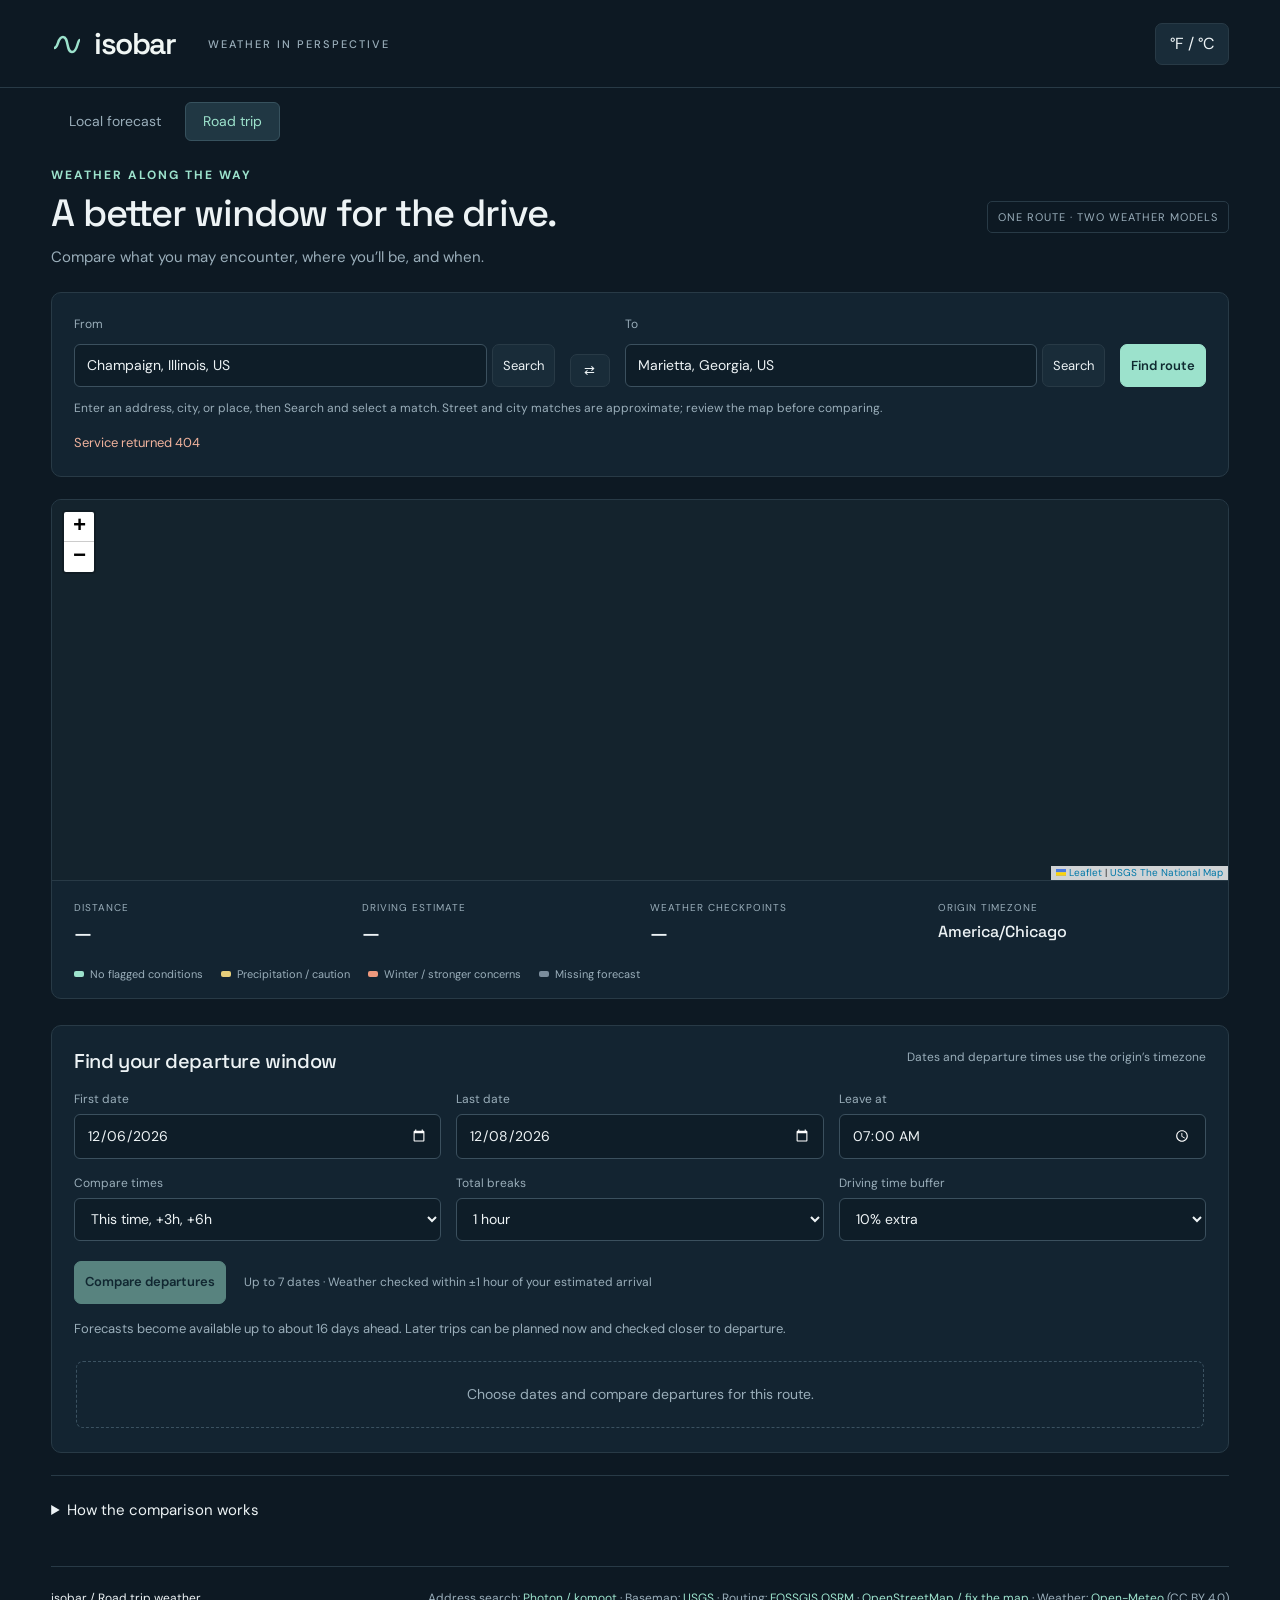
==== trip.html @ 09578bc1 "Add files via upload" ====
<!doctype html><html lang="en"><head><meta charset="utf-8"><meta name="viewport" content="width=device-width,initial-scale=1"><meta name="theme-color" content="#0d1923"><title>Isobar — Road trip weather</title><meta name="description" content="Compare departure dates and explore forecast weather along your driving route."><link rel="icon" href="./favicon.svg"><link rel="stylesheet" href="./style.css"><link rel="stylesheet" href="./vendor/leaflet.css"><link rel="stylesheet" href="./trip.css?v=2"></head><body>
<header><a class="brand" href="./"><svg width="32" height="32" viewBox="0 0 32 32" fill="none" aria-hidden="true"><path d="M3 20C8 20 6 9 12 9S15 24 21 24s5-12 8-12" stroke="currentColor" stroke-width="2.5"/></svg>isobar<span class="wordmark">WEATHER IN PERSPECTIVE</span></a><button id="tripUnits">°F / °C</button></header><nav class="view-nav" aria-label="Weather view"><a href="./">Local forecast</a><a class="active" href="./trip.html" aria-current="page">Road trip</a></nav>
<main class="trip-main"><div class="trip-heading"><div><p class="eyebrow">WEATHER ALONG THE WAY</p><h1>A better window for the drive.</h1><p class="muted">Compare what you may encounter, where you’ll be, and when.</p></div><span class="trip-tag">ONE ROUTE · TWO WEATHER MODELS</span></div>
<section class="trip-planner" aria-label="Plan a road trip"><form id="tripForm"><div class="trip-endpoints"><div class="place-field"><label for="tripOrigin">From</label><input id="tripOrigin" value="Champaign, Illinois, US" autocomplete="off" placeholder="Address, city, or place" aria-expanded="false" aria-controls="originResults"><div id="originResults" class="place-results" hidden></div></div><button type="button" id="tripReverse" aria-label="Reverse trip">⇄</button><div class="place-field"><label for="tripDestination">To</label><input id="tripDestination" value="Marietta, Georgia, US" autocomplete="off" placeholder="Address, city, or place" aria-expanded="false" aria-controls="destinationResults"><div id="destinationResults" class="place-results" hidden></div></div><button id="tripBuild" type="submit" class="primary-button">Find route</button></div></form><p class="trip-address-help">Enter an address, city, or place, then Search and select a match. Street and city matches are approximate; review the map before comparing.</p><div id="tripRouteStatus" role="status" class="trip-status">Find a route to begin. The Champaign–Marietta route is also saved as a fallback if the routing service is unavailable.</div></section>
<section class="trip-route-panel"><div id="tripMap" aria-label="Driving route and forecast checkpoints"></div><div class="route-strip"><div><span>DISTANCE</span><strong id="tripDistance">—</strong></div><div><span>DRIVING ESTIMATE</span><strong id="tripDuration">—</strong></div><div><span>WEATHER CHECKPOINTS</span><strong id="tripPoints">—</strong></div><div><span>ORIGIN TIMEZONE</span><strong id="tripZone">America/Chicago</strong></div></div><div class="map-legend"><span><i style="background:#9ce2cc"></i>No flagged conditions</span><span><i style="background:#e6ce7a"></i>Precipitation / caution</span><span><i style="background:#ed987c"></i>Winter / stronger concerns</span><span><i style="background:#7b8d9c"></i>Missing forecast</span></div></section>
<section class="departure-panel"><div class="section-title"><h2>Find your departure window</h2><span class="muted">Dates and departure times use the origin’s timezone</span></div><form id="compareForm"><div class="trip-controls"><label>First date<input id="tripStart" type="date" required></label><label>Last date<input id="tripEnd" type="date" required></label><label>Leave at<input id="tripTime" type="time" value="07:00" required></label><label>Compare times<select id="tripVariants"><option value="3">This time, +3h, +6h</option><option value="1">This time only</option></select></label><label>Total breaks<select id="tripStops"><option value="0">No breaks</option><option value="30">30 minutes</option><option value="60" selected>1 hour</option><option value="90">1½ hours</option><option value="120">2 hours</option></select></label><label>Driving time buffer<select id="tripBuffer"><option value="0">0%</option><option value="10" selected>10% extra</option><option value="20">20% extra</option><option value="30">30% extra</option></select></label></div><div class="trip-actions"><button class="primary-button" id="tripCompare" disabled>Compare departures</button><span class="muted">Up to 7 dates · Weather checked within ±1 hour of your estimated arrival</span></div></form><p id="tripForecastStatus" class="trip-status" role="status">Forecasts become available up to about 16 days ahead. Later trips can be planned now and checked closer to departure.</p><div id="tripOptions" class="trip-options"><div class="trip-empty">Choose a route and dates to compare departures.</div></div></section>
<section id="tripJourney" class="journey-panel" hidden><div class="section-title"><div><p class="eyebrow">YOUR SELECTED DEPARTURE</p><h2 id="journeyTitle">Along the drive</h2></div><span id="journeyArrival" class="muted"></span></div><p id="journeySummary" class="muted"></p><div class="trip-table-wrap"><table class="trip-table"><thead><tr><th>Along route</th><th>Arrival (origin time)</th><th>GFS</th><th>ECMWF</th><th>Conditions within ±1h</th></tr></thead><tbody id="journeyRows"></tbody></table></div></section>
<details class="trip-methods"><summary>How the comparison works</summary><p>Search text is sent to Photon (komoot). Selected coordinates are sent to the routing and weather services. Saved trip settings stay in this browser.</p><p>One road route is calculated by the FOSSGIS OSRM service using OpenStreetMap. Travel times do not include live traffic, closures, or weather delays. Check the route before using it. Break time is spread across the drive; the selected buffer increases driving time.</p><p>Checkpoints are spaced about 30 minutes of estimated driving apart. GFS and ECMWF hourly forecasts are matched to each checkpoint’s arrival time, with a ±1 hour window. The map and flags show conditions across that window; temperature columns show the nearest forecast hour. Both models are requested across the same locations. Actual model coverage may be shorter than 16 days.</p><p>Only departures with complete temperature, precipitation, snowfall, weather-code, and gust data from both models, plus GFS visibility at every checkpoint/window hour, are ranked. Other departures remain visible and cannot be treated as low concern. Ranking uses the highest concern level, then the number of checkpoints with stronger concerns, caution, and any flags. This is a screening rule, not a calibrated probability of an accident or road ice.</p><p>Flags include forecast snow, freezing precipitation, wet weather at 2°C or below, gusts of 50 km/h or more, visibility below 3 km, thunderstorms, and heavier precipitation of at least 3 mm/h. Temperatures do not measure pavement temperature; treatment, prior snowfall, and local conditions can change road conditions. A few-mile route deviation or timing delay can change your exposure.</p><p>Review official forecasts and road reports before traveling: <a href="https://www.weather.gov/" target="_blank" rel="noreferrer">National Weather Service</a> · <a href="https://www.gettingaroundillinois.com/" target="_blank" rel="noreferrer">Illinois roads</a> · <a href="https://www.511ga.org/" target="_blank" rel="noreferrer">Georgia 511</a>.</p></details>
<footer><span>isobar / Road trip weather</span><span class="muted">Address search: <a href="https://photon.komoot.io/">Photon / komoot</a> · Basemap: <a href="https://www.usgs.gov/programs/national-geospatial-program/the-national-map">USGS</a> · Routing: <a href="https://map.project-osrm.org/about.html">FOSSGIS OSRM</a> · <a href="https://www.openstreetmap.org/">OpenStreetMap / fix the map</a> · Weather: <a href="https://open-meteo.com/">Open-Meteo</a> (CC BY 4.0)</span></footer></main><script src="./vendor/leaflet.js"></script><script type="module" src="./trip.js?v=2"></script></body></html>
---- style.css ----
@import url('https://fonts.googleapis.com/css2?family=DM+Sans:wght@400;500;600;700&family=Space+Grotesk:wght@400;500;600;700&display=swap');
:root{color-scheme:dark;--bg:#0d1923;--panel:#132431;--line:#283a46;--text:#edf3f5;--muted:#9aaeba;--mint:#9ce2cc;--gold:#efc681}*{box-sizing:border-box}body{margin:0;background:var(--bg);color:var(--text);font:16px/1.5 'DM Sans',sans-serif}button,input{font:inherit}button,a,input{ -webkit-tap-highlight-color:transparent}button{cursor:pointer;color:inherit;border:1px solid var(--line);background:#192c39;border-radius:7px;padding:8px 14px}button:hover{background:#243d4d}button:focus-visible,input:focus-visible,canvas:focus-visible,a:focus-visible{outline:2px solid var(--mint);outline-offset:4px}button:disabled{opacity:.5;cursor:wait}a{color:var(--mint);text-decoration:none}header{height:88px;border-bottom:1px solid var(--line);padding:0 4%;display:flex;align-items:center;justify-content:space-between}.brand{color:#f0f6f4;font:600 30px 'Space Grotesk',sans-serif;display:flex;align-items:center;gap:11px;letter-spacing:-1.5px}.brand svg{color:var(--mint)}.wordmark{font:500 11px 'DM Sans',sans-serif;color:var(--muted);letter-spacing:2px;margin-left:22px}.header-actions{display:flex;gap:22px;align-items:center;font-size:14px;color:var(--muted)}#units{font-size:14px;color:var(--text)}#units span{color:var(--muted)}main{max-width:1600px;margin:auto;padding:32px 4% 0}.location-row{display:flex;align-items:center;justify-content:space-between;gap:24px}.eyebrow{color:var(--mint);letter-spacing:2px;font-size:12px;font-weight:700;margin:0 0 7px}h1{font:500 clamp(26px,3vw,38px)/1.2 'Space Grotesk',sans-serif;letter-spacing:-1.2px;margin:0}h2{font:500 20px 'Space Grotesk',sans-serif;letter-spacing:-.4px;margin:0}.muted{color:var(--muted)}#coordinates{font-size:13px;margin:8px 0 0}.search-area{position:relative;width:350px}form{display:flex;align-items:center;background:var(--panel);border:1px solid var(--line);border-radius:8px;padding:5px 6px 5px 14px;gap:10px}form>span{font-size:25px;color:var(--muted)}input[type=search]{background:none;border:0;color:var(--text);min-width:0;width:100%;padding:9px 0;outline:none;font-size:14px}form button{font-size:13px;padding:6px 10px}#results{position:absolute;top:58px;left:0;right:0;background:#203542;border:1px solid #3a515f;border-radius:8px;z-index:10;box-shadow:0 20px 50px #0008;padding:7px}#results button{width:100%;text-align:left;background:none;border:0;border-radius:5px;font-size:14px}#results p{padding:4px 10px;font-size:14px}.status-row{display:flex;align-items:center;justify-content:space-between;margin:22px 0 18px;gap:12px}#status{font-size:13px;color:var(--muted)}#status.error{color:#f0b8a2}#refresh{font-size:13px;background:none;border:0;padding:5px 0;color:var(--muted)}.overview{display:grid;grid-template-columns:repeat(4,1fr);border-top:1px solid var(--line);border-bottom:1px solid var(--line);margin-bottom:28px;padding:21px 0}.overview article{padding:0 25px;border-right:1px solid var(--line)}.overview article:first-child{padding-left:0}.overview article:last-child{border:0}.overview p{margin:0 0 7px;font-size:11px;letter-spacing:1.5px;color:var(--muted);font-weight:600}.overview strong{display:block;font:500 32px 'Space Grotesk',sans-serif;letter-spacing:-1px}.overview article:first-child strong{color:var(--gold)}.overview span{display:block;color:var(--muted);font-size:12px;margin-top:4px}.forecast-panel{background:var(--panel);border:1px solid var(--line);border-radius:12px;overflow:hidden}.panel-top{display:flex;align-items:center;justify-content:space-between;padding:22px 24px 16px;gap:12px}.panel-top p{color:var(--muted);font-size:13px;margin:5px 0 0}.segmented{display:flex;border:1px solid var(--line);padding:3px;border-radius:7px;background:#0e1e29;flex-shrink:0}.segmented button{font-size:13px;border:0;background:none;border-radius:4px;padding:7px 13px;color:var(--muted)}.segmented button.active{background:#2b414e;color:white}.model-toolbar{padding:0 24px 18px;display:flex;justify-content:space-between;align-items:center;gap:15px;flex-wrap:wrap}#modelChips{display:flex;gap:7px;flex-wrap:wrap}.model-chip{border:1px solid var(--line);border-radius:6px;display:flex;align-items:center;gap:7px;font-size:13px;padding:6px 9px;cursor:pointer;color:var(--muted)}.model-chip.selected{background:#263947;color:var(--text);border-color:#415462}.model-chip input{accent-color:var(--mint);margin:0}.dot{width:7px;height:7px;border-radius:50%;display:inline-block}.chart-options{font-size:12px;color:var(--muted);display:flex;gap:14px}.chart-options label{display:flex;align-items:center;gap:5px}.chart-options input{accent-color:var(--mint)}#chartWrap{position:relative;height:410px;padding:0 8px}canvas{width:100%;height:100%;display:block;touch-action:pan-y}#chartEmpty{position:absolute;inset:0;display:flex;flex-direction:column;align-items:center;justify-content:center;background:#132431ef;text-align:center;padding:24px}#chartEmpty h3{font:500 24px 'Space Grotesk',sans-serif;margin:15px 0 0}#chartEmpty p{color:var(--muted);font-size:14px;max-width:440px}.loader{width:26px;height:26px;border-radius:50%;border:2px solid var(--line);border-top-color:var(--mint);animation:spin 1s linear infinite}@keyframes spin{to{transform:rotate(360deg)}}#tooltip{position:absolute;pointer-events:none;width:235px;background:#0a1720f5;border:1px solid #4b6070;border-radius:8px;box-shadow:0 12px 30px #0005;padding:13px;font-size:13px;z-index:5}#tooltip strong{display:block;font-size:13px;margin-bottom:8px}#tooltip .tip-row{display:flex;justify-content:space-between;gap:10px;margin:4px 0;color:var(--muted)}#tooltip b{color:var(--text)}.chart-footer{display:flex;justify-content:space-between;align-items:center;padding:16px 24px;border-top:1px solid var(--line);gap:10px;font-size:12px;flex-wrap:wrap}.legend{display:flex;gap:20px;flex-wrap:wrap}.legend span{display:flex;align-items:center;gap:7px;color:var(--muted)}.legend i{width:17px;height:8px;display:inline-block;border-radius:2px}.gradient{background:linear-gradient(90deg,#44bacd,#b6d975,#ef9860)}.area{background:#bea78650}.rain{background:#70bdac}.night{background:#314957}.lower{display:grid;grid-template-columns:minmax(0,2fr) minmax(0,1fr);gap:30px;margin-top:30px}.daily-section{min-width:0}.section-title{display:flex;align-items:center;justify-content:space-between;gap:10px;margin-bottom:16px}.section-title .muted{font-size:12px}.daily{display:flex;gap:8px;min-width:0;max-width:100%;overflow-x:auto;overflow-y:hidden;padding-bottom:10px;min-height:150px}.day-card{min-width:105px;flex:1 0 105px;padding:15px 12px;background:var(--panel);border:1px solid var(--line);border-radius:8px}.day-card.selected{border-color:#a4d9c7}.day-card p{font-size:13px;margin:0}.day-card .date{font-size:12px;color:var(--muted)}.day-card .weather{font-size:22px;color:var(--gold);margin:11px 0}.day-card strong{font-size:17px;font-weight:500;white-space:nowrap}.day-card strong span{color:var(--muted);font-size:14px;margin-left:7px}.day-card small{display:block;color:var(--mint);font-size:12px;margin-top:8px}.tiny-tag{font-size:10px;letter-spacing:1px;color:var(--muted);border:1px solid var(--line);border-radius:4px;padding:3px 5px}aside p{font-size:14px;color:var(--muted);margin:0 0 11px}aside b{color:var(--text);font-weight:500}.small,aside .small{font-size:12px}.cloud-key{display:flex;gap:9px;align-items:center;font-size:12px;color:var(--muted);margin:15px 0}.cloud-key i{height:7px;flex:1;background:linear-gradient(90deg,#188ee8,#9bafbd,#4d4e67);border-radius:3px}.sources{margin-top:28px;padding:24px 0 12px;border-top:1px solid var(--line)}#sample{font-size:12px;background:none;color:var(--muted)}#sourceCards{display:grid;grid-template-columns:repeat(4,1fr);gap:12px}.source-card{border:1px solid var(--line);border-radius:8px;padding:15px}.source-card>div{display:flex;align-items:center;justify-content:space-between;gap:8px}.source-card b{font-size:14px;font-weight:500}.source-card .badge{font-size:11px;color:var(--mint)}.source-card p{font-size:12px;color:var(--muted);margin:5px 0 9px}.source-card label{font-size:12px;color:var(--muted);display:flex;align-items:center;gap:8px}.source-card button{font-size:12px;padding:4px 8px;background:none;width:100%}.source-card button.is-primary{color:var(--mint);border-color:#437463}.sources>.small{margin-top:17px}footer{display:flex;justify-content:space-between;border-top:1px solid var(--line);padding:22px 0;margin-top:20px;font-size:12px;gap:15px}.sr-only{position:absolute;width:1px;height:1px;padding:0;margin:-1px;overflow:hidden;clip:rect(0,0,0,0);white-space:nowrap;border:0}[hidden]{display:none!important}@media(min-width:1500px){#chartWrap{height:470px}}@media(max-width:850px){.wordmark{display:none}.overview article{padding:0 15px}.overview strong{font-size:27px}.lower{grid-template-columns:minmax(0,1fr)}.daily{min-height:0}#sourceCards{grid-template-columns:repeat(2,1fr)}.location-row{align-items:flex-start;flex-direction:column}.search-area{width:100%;max-width:450px}.header-actions #localTime{display:none}.chart-footer>.muted{display:none}#chartWrap{height:360px}}@media(max-width:520px){header{height:68px}.brand{font-size:26px}main{padding-top:23px}.overview{grid-template-columns:1fr 1fr;gap:20px}.overview article{padding:0!important;border:0}.overview p{font-size:10px}.overview strong{font-size:27px}.panel-top{padding:18px 14px;align-items:flex-start;flex-direction:column}.model-toolbar{padding:0 14px 15px}.model-chip{font-size:12px;padding:5px 7px}.chart-options{width:100%}#chartWrap{height:360px}.chart-footer{padding:13px 14px}.legend{gap:10px;font-size:11px}.lower{margin-top:23px}.source-card{padding:12px}.source-card b{font-size:13px}footer{flex-direction:column}.status-row{align-items:flex-start}#status{max-width:80%}}

.lower{grid-template-columns:minmax(0,2fr) minmax(0,1fr);align-items:start}
.lower>*{min-width:0;max-width:100%}
.daily-section{width:100%;min-width:0}
.daily{display:grid;grid-template-columns:repeat(auto-fit,minmax(min(100%,105px),1fr));gap:8px;width:100%;min-width:0;max-width:100%;min-height:0;overflow:visible;align-items:stretch}
.day-card{min-width:0;max-width:100%;width:auto;overflow-wrap:anywhere}
.lower aside .section-title{flex-wrap:wrap}
@media(max-width:850px){.lower{grid-template-columns:minmax(0,1fr)}}
---- vendor/leaflet.css ----
.leaflet-pane,
.leaflet-tile,
.leaflet-marker-icon,
.leaflet-marker-shadow,
.leaflet-tile-container,
.leaflet-pane > svg,
.leaflet-pane > canvas,
.leaflet-zoom-box,
.leaflet-image-layer,
.leaflet-layer {
	position: absolute;
	left: 0;
	top: 0;
	}
.leaflet-container {
	overflow: hidden;
	}
.leaflet-tile,
.leaflet-marker-icon,
.leaflet-marker-shadow {
	-webkit-user-select: none;
	   -moz-user-select: none;
	        user-select: none;
	  -webkit-user-drag: none;
	}

.leaflet-tile::selection {
	background: transparent;
}

.leaflet-safari .leaflet-tile {
	image-rendering: -webkit-optimize-contrast;
	}

.leaflet-safari .leaflet-tile-container {
	width: 1600px;
	height: 1600px;
	-webkit-transform-origin: 0 0;
	}
.leaflet-marker-icon,
.leaflet-marker-shadow {
	display: block;
	}


.leaflet-container .leaflet-overlay-pane svg {
	max-width: none !important;
	max-height: none !important;
	}
.leaflet-container .leaflet-marker-pane img,
.leaflet-container .leaflet-shadow-pane img,
.leaflet-container .leaflet-tile-pane img,
.leaflet-container img.leaflet-image-layer,
.leaflet-container .leaflet-tile {
	max-width: none !important;
	max-height: none !important;
	width: auto;
	padding: 0;
	}

.leaflet-container img.leaflet-tile {
	
	mix-blend-mode: plus-lighter;
}

.leaflet-container.leaflet-touch-zoom {
	-ms-touch-action: pan-x pan-y;
	touch-action: pan-x pan-y;
	}
.leaflet-container.leaflet-touch-drag {
	-ms-touch-action: pinch-zoom;
	
	touch-action: none;
	touch-action: pinch-zoom;
}
.leaflet-container.leaflet-touch-drag.leaflet-touch-zoom {
	-ms-touch-action: none;
	touch-action: none;
}
.leaflet-container {
	-webkit-tap-highlight-color: transparent;
}
.leaflet-container a {
	-webkit-tap-highlight-color: rgba(51, 181, 229, 0.4);
}
.leaflet-tile {
	filter: inherit;
	visibility: hidden;
	}
.leaflet-tile-loaded {
	visibility: inherit;
	}
.leaflet-zoom-box {
	width: 0;
	height: 0;
	-moz-box-sizing: border-box;
	     box-sizing: border-box;
	z-index: 800;
	}

.leaflet-overlay-pane svg {
	-moz-user-select: none;
	}

.leaflet-pane         { z-index: 400; }

.leaflet-tile-pane    { z-index: 200; }
.leaflet-overlay-pane { z-index: 400; }
.leaflet-shadow-pane  { z-index: 500; }
.leaflet-marker-pane  { z-index: 600; }
.leaflet-tooltip-pane   { z-index: 650; }
.leaflet-popup-pane   { z-index: 700; }

.leaflet-map-pane canvas { z-index: 100; }
.leaflet-map-pane svg    { z-index: 200; }

.leaflet-vml-shape {
	width: 1px;
	height: 1px;
	}
.lvml {
	behavior: url(#default#VML);
	display: inline-block;
	position: absolute;
	}




.leaflet-control {
	position: relative;
	z-index: 800;
	pointer-events: visiblePainted; 
	pointer-events: auto;
	}
.leaflet-top,
.leaflet-bottom {
	position: absolute;
	z-index: 1000;
	pointer-events: none;
	}
.leaflet-top {
	top: 0;
	}
.leaflet-right {
	right: 0;
	}
.leaflet-bottom {
	bottom: 0;
	}
.leaflet-left {
	left: 0;
	}
.leaflet-control {
	float: left;
	clear: both;
	}
.leaflet-right .leaflet-control {
	float: right;
	}
.leaflet-top .leaflet-control {
	margin-top: 10px;
	}
.leaflet-bottom .leaflet-control {
	margin-bottom: 10px;
	}
.leaflet-left .leaflet-control {
	margin-left: 10px;
	}
.leaflet-right .leaflet-control {
	margin-right: 10px;
	}




.leaflet-fade-anim .leaflet-popup {
	opacity: 0;
	-webkit-transition: opacity 0.2s linear;
	   -moz-transition: opacity 0.2s linear;
	        transition: opacity 0.2s linear;
	}
.leaflet-fade-anim .leaflet-map-pane .leaflet-popup {
	opacity: 1;
	}
.leaflet-zoom-animated {
	-webkit-transform-origin: 0 0;
	    -ms-transform-origin: 0 0;
	        transform-origin: 0 0;
	}
svg.leaflet-zoom-animated {
	will-change: transform;
}

.leaflet-zoom-anim .leaflet-zoom-animated {
	-webkit-transition: -webkit-transform 0.25s cubic-bezier(0,0,0.25,1);
	   -moz-transition:    -moz-transform 0.25s cubic-bezier(0,0,0.25,1);
	        transition:         transform 0.25s cubic-bezier(0,0,0.25,1);
	}
.leaflet-zoom-anim .leaflet-tile,
.leaflet-pan-anim .leaflet-tile {
	-webkit-transition: none;
	   -moz-transition: none;
	        transition: none;
	}

.leaflet-zoom-anim .leaflet-zoom-hide {
	visibility: hidden;
	}




.leaflet-interactive {
	cursor: pointer;
	}
.leaflet-grab {
	cursor: -webkit-grab;
	cursor:    -moz-grab;
	cursor:         grab;
	}
.leaflet-crosshair,
.leaflet-crosshair .leaflet-interactive {
	cursor: crosshair;
	}
.leaflet-popup-pane,
.leaflet-control {
	cursor: auto;
	}
.leaflet-dragging .leaflet-grab,
.leaflet-dragging .leaflet-grab .leaflet-interactive,
.leaflet-dragging .leaflet-marker-draggable {
	cursor: move;
	cursor: -webkit-grabbing;
	cursor:    -moz-grabbing;
	cursor:         grabbing;
	}


.leaflet-marker-icon,
.leaflet-marker-shadow,
.leaflet-image-layer,
.leaflet-pane > svg path,
.leaflet-tile-container {
	pointer-events: none;
	}

.leaflet-marker-icon.leaflet-interactive,
.leaflet-image-layer.leaflet-interactive,
.leaflet-pane > svg path.leaflet-interactive,
svg.leaflet-image-layer.leaflet-interactive path {
	pointer-events: visiblePainted; 
	pointer-events: auto;
	}



.leaflet-container {
	background: #ddd;
	outline-offset: 1px;
	}
.leaflet-container a {
	color: #0078A8;
	}
.leaflet-zoom-box {
	border: 2px dotted #38f;
	background: rgba(255,255,255,0.5);
	}



.leaflet-container {
	font-family: "Helvetica Neue", Arial, Helvetica, sans-serif;
	font-size: 12px;
	font-size: 0.75rem;
	line-height: 1.5;
	}




.leaflet-bar {
	box-shadow: 0 1px 5px rgba(0,0,0,0.65);
	border-radius: 4px;
	}
.leaflet-bar a {
	background-color: #fff;
	border-bottom: 1px solid #ccc;
	width: 26px;
	height: 26px;
	line-height: 26px;
	display: block;
	text-align: center;
	text-decoration: none;
	color: black;
	}
.leaflet-bar a,
.leaflet-control-layers-toggle {
	background-position: 50% 50%;
	background-repeat: no-repeat;
	display: block;
	}
.leaflet-bar a:hover,
.leaflet-bar a:focus {
	background-color: #f4f4f4;
	}
.leaflet-bar a:first-child {
	border-top-left-radius: 4px;
	border-top-right-radius: 4px;
	}
.leaflet-bar a:last-child {
	border-bottom-left-radius: 4px;
	border-bottom-right-radius: 4px;
	border-bottom: none;
	}
.leaflet-bar a.leaflet-disabled {
	cursor: default;
	background-color: #f4f4f4;
	color: #bbb;
	}

.leaflet-touch .leaflet-bar a {
	width: 30px;
	height: 30px;
	line-height: 30px;
	}
.leaflet-touch .leaflet-bar a:first-child {
	border-top-left-radius: 2px;
	border-top-right-radius: 2px;
	}
.leaflet-touch .leaflet-bar a:last-child {
	border-bottom-left-radius: 2px;
	border-bottom-right-radius: 2px;
	}



.leaflet-control-zoom-in,
.leaflet-control-zoom-out {
	font: bold 18px 'Lucida Console', Monaco, monospace;
	text-indent: 1px;
	}

.leaflet-touch .leaflet-control-zoom-in, .leaflet-touch .leaflet-control-zoom-out  {
	font-size: 22px;
	}




.leaflet-control-layers {
	box-shadow: 0 1px 5px rgba(0,0,0,0.4);
	background: #fff;
	border-radius: 5px;
	}
.leaflet-control-layers-toggle {
	background-image: url(images/layers.png);
	width: 36px;
	height: 36px;
	}
.leaflet-retina .leaflet-control-layers-toggle {
	background-image: url(images/layers-2x.png);
	background-size: 26px 26px;
	}
.leaflet-touch .leaflet-control-layers-toggle {
	width: 44px;
	height: 44px;
	}
.leaflet-control-layers .leaflet-control-layers-list,
.leaflet-control-layers-expanded .leaflet-control-layers-toggle {
	display: none;
	}
.leaflet-control-layers-expanded .leaflet-control-layers-list {
	display: block;
	position: relative;
	}
.leaflet-control-layers-expanded {
	padding: 6px 10px 6px 6px;
	color: #333;
	background: #fff;
	}
.leaflet-control-layers-scrollbar {
	overflow-y: scroll;
	overflow-x: hidden;
	padding-right: 5px;
	}
.leaflet-control-layers-selector {
	margin-top: 2px;
	position: relative;
	top: 1px;
	}
.leaflet-control-layers label {
	display: block;
	font-size: 13px;
	font-size: 1.08333em;
	}
.leaflet-control-layers-separator {
	height: 0;
	border-top: 1px solid #ddd;
	margin: 5px -10px 5px -6px;
	}


.leaflet-default-icon-path { 
	background-image: url(images/marker-icon.png);
	}




.leaflet-container .leaflet-control-attribution {
	background: #fff;
	background: rgba(255, 255, 255, 0.8);
	margin: 0;
	}
.leaflet-control-attribution,
.leaflet-control-scale-line {
	padding: 0 5px;
	color: #333;
	line-height: 1.4;
	}
.leaflet-control-attribution a {
	text-decoration: none;
	}
.leaflet-control-attribution a:hover,
.leaflet-control-attribution a:focus {
	text-decoration: underline;
	}
.leaflet-attribution-flag {
	display: inline !important;
	vertical-align: baseline !important;
	width: 1em;
	height: 0.6669em;
	}
.leaflet-left .leaflet-control-scale {
	margin-left: 5px;
	}
.leaflet-bottom .leaflet-control-scale {
	margin-bottom: 5px;
	}
.leaflet-control-scale-line {
	border: 2px solid #777;
	border-top: none;
	line-height: 1.1;
	padding: 2px 5px 1px;
	white-space: nowrap;
	-moz-box-sizing: border-box;
	     box-sizing: border-box;
	background: rgba(255, 255, 255, 0.8);
	text-shadow: 1px 1px #fff;
	}
.leaflet-control-scale-line:not(:first-child) {
	border-top: 2px solid #777;
	border-bottom: none;
	margin-top: -2px;
	}
.leaflet-control-scale-line:not(:first-child):not(:last-child) {
	border-bottom: 2px solid #777;
	}

.leaflet-touch .leaflet-control-attribution,
.leaflet-touch .leaflet-control-layers,
.leaflet-touch .leaflet-bar {
	box-shadow: none;
	}
.leaflet-touch .leaflet-control-layers,
.leaflet-touch .leaflet-bar {
	border: 2px solid rgba(0,0,0,0.2);
	background-clip: padding-box;
	}




.leaflet-popup {
	position: absolute;
	text-align: center;
	margin-bottom: 20px;
	}
.leaflet-popup-content-wrapper {
	padding: 1px;
	text-align: left;
	border-radius: 12px;
	}
.leaflet-popup-content {
	margin: 13px 24px 13px 20px;
	line-height: 1.3;
	font-size: 13px;
	font-size: 1.08333em;
	min-height: 1px;
	}
.leaflet-popup-content p {
	margin: 17px 0;
	margin: 1.3em 0;
	}
.leaflet-popup-tip-container {
	width: 40px;
	height: 20px;
	position: absolute;
	left: 50%;
	margin-top: -1px;
	margin-left: -20px;
	overflow: hidden;
	pointer-events: none;
	}
.leaflet-popup-tip {
	width: 17px;
	height: 17px;
	padding: 1px;

	margin: -10px auto 0;
	pointer-events: auto;

	-webkit-transform: rotate(45deg);
	   -moz-transform: rotate(45deg);
	    -ms-transform: rotate(45deg);
	        transform: rotate(45deg);
	}
.leaflet-popup-content-wrapper,
.leaflet-popup-tip {
	background: white;
	color: #333;
	box-shadow: 0 3px 14px rgba(0,0,0,0.4);
	}
.leaflet-container a.leaflet-popup-close-button {
	position: absolute;
	top: 0;
	right: 0;
	border: none;
	text-align: center;
	width: 24px;
	height: 24px;
	font: 16px/24px Tahoma, Verdana, sans-serif;
	color: #757575;
	text-decoration: none;
	background: transparent;
	}
.leaflet-container a.leaflet-popup-close-button:hover,
.leaflet-container a.leaflet-popup-close-button:focus {
	color: #585858;
	}
.leaflet-popup-scrolled {
	overflow: auto;
	}

.leaflet-oldie .leaflet-popup-content-wrapper {
	-ms-zoom: 1;
	}
.leaflet-oldie .leaflet-popup-tip {
	width: 24px;
	margin: 0 auto;

	-ms-filter: "progid:DXImageTransform.Microsoft.Matrix(M11=0.70710678, M12=0.70710678, M21=-0.70710678, M22=0.70710678)";
	filter: progid:DXImageTransform.Microsoft.Matrix(M11=0.70710678, M12=0.70710678, M21=-0.70710678, M22=0.70710678);
	}

.leaflet-oldie .leaflet-control-zoom,
.leaflet-oldie .leaflet-control-layers,
.leaflet-oldie .leaflet-popup-content-wrapper,
.leaflet-oldie .leaflet-popup-tip {
	border: 1px solid #999;
	}




.leaflet-div-icon {
	background: #fff;
	border: 1px solid #666;
	}




.leaflet-tooltip {
	position: absolute;
	padding: 6px;
	background-color: #fff;
	border: 1px solid #fff;
	border-radius: 3px;
	color: #222;
	white-space: nowrap;
	-webkit-user-select: none;
	-moz-user-select: none;
	-ms-user-select: none;
	user-select: none;
	pointer-events: none;
	box-shadow: 0 1px 3px rgba(0,0,0,0.4);
	}
.leaflet-tooltip.leaflet-interactive {
	cursor: pointer;
	pointer-events: auto;
	}
.leaflet-tooltip-top:before,
.leaflet-tooltip-bottom:before,
.leaflet-tooltip-left:before,
.leaflet-tooltip-right:before {
	position: absolute;
	pointer-events: none;
	border: 6px solid transparent;
	background: transparent;
	content: "";
	}



.leaflet-tooltip-bottom {
	margin-top: 6px;
}
.leaflet-tooltip-top {
	margin-top: -6px;
}
.leaflet-tooltip-bottom:before,
.leaflet-tooltip-top:before {
	left: 50%;
	margin-left: -6px;
	}
.leaflet-tooltip-top:before {
	bottom: 0;
	margin-bottom: -12px;
	border-top-color: #fff;
	}
.leaflet-tooltip-bottom:before {
	top: 0;
	margin-top: -12px;
	margin-left: -6px;
	border-bottom-color: #fff;
	}
.leaflet-tooltip-left {
	margin-left: -6px;
}
.leaflet-tooltip-right {
	margin-left: 6px;
}
.leaflet-tooltip-left:before,
.leaflet-tooltip-right:before {
	top: 50%;
	margin-top: -6px;
	}
.leaflet-tooltip-left:before {
	right: 0;
	margin-right: -12px;
	border-left-color: #fff;
	}
.leaflet-tooltip-right:before {
	left: 0;
	margin-left: -12px;
	border-right-color: #fff;
	}



@media print {
	
	.leaflet-control {
		-webkit-print-color-adjust: exact;
		print-color-adjust: exact;
		}
	}
---- trip.css ----
.view-nav{display:flex;gap:6px;max-width:1600px;margin:auto;padding:14px 4% 0}.view-nav a{font-size:14px;color:var(--muted);padding:8px 17px;border:1px solid transparent;border-radius:6px}.view-nav a.active{color:var(--mint);background:#203743;border-color:#37525e}.view-nav a:hover{background:#243943}.trip-main{padding-top:25px}.trip-heading{display:flex;align-items:center;justify-content:space-between;gap:24px;margin-bottom:24px}.trip-heading h1{font-size:clamp(26px,3.1vw,38px)}.trip-heading>div>p.muted{margin:9px 0 0;font-size:15px}.trip-tag{font-size:11px;letter-spacing:1px;border:1px solid var(--line);color:var(--muted);padding:7px 10px;border-radius:5px;white-space:nowrap}.trip-planner,.departure-panel,.journey-panel{border:1px solid var(--line);background:var(--panel);border-radius:10px;padding:22px;margin:0 0 22px}.trip-planner form,.departure-panel form{display:block;background:none;border:0;padding:0}.trip-endpoints{display:grid;grid-template-columns:minmax(0,1fr) 40px minmax(0,1fr) auto;gap:15px;align-items:end}.place-field{position:relative;min-width:0}.place-field>label{font-size:12px;color:var(--muted);display:block;margin-bottom:6px}.place-field input,.trip-controls input,.trip-controls select{width:100%;min-width:0;min-height:43px;font:inherit;font-size:14px;background:#0e1d28;color:var(--text);border:1px solid #3b505e;border-radius:6px;padding:10px 12px}.place-results{position:absolute;top:100%;left:0;right:0;background:#203642;border:1px solid #4b626e;padding:8px;border-radius:7px;z-index:1001;font-size:13px;box-shadow:0 15px 35px #0008}.place-results button{display:block;width:100%;text-align:left;border:0;background:none;font-size:13px}.primary-button{background:var(--mint);border-color:var(--mint);color:#102b31;font-weight:600;min-height:43px}.primary-button:hover{background:#b5ecd9}.trip-status{font-size:13px;color:var(--muted);margin-top:15px;line-height:1.6}.trip-error{color:#f0b39d}.trip-route-panel{border:1px solid var(--line);border-radius:10px;overflow:hidden;margin-bottom:26px;background:var(--panel)}#tripMap{height:380px;width:100%;z-index:1;background:#14232d}.route-strip{display:grid;grid-template-columns:repeat(4,minmax(0,1fr));padding:19px 22px;gap:20px;border-top:1px solid var(--line)}.route-strip span{display:block;color:var(--muted);font-size:10px;letter-spacing:1px;margin-bottom:5px}.route-strip strong{font:500 20px 'Space Grotesk',sans-serif}.route-strip>div:last-child strong{font-size:16px}.map-legend{padding:0 22px 15px;display:flex;gap:18px;flex-wrap:wrap;font-size:11px;color:var(--muted)}.map-legend span{display:flex;align-items:center;gap:6px}.map-legend i{width:10px;height:6px;border-radius:2px}.trip-controls{display:grid;grid-template-columns:repeat(3,minmax(0,1fr));gap:15px}.trip-controls label{display:block;color:var(--muted);font-size:12px}.trip-controls input,.trip-controls select{margin-top:6px}.departure-panel .section-title{align-items:start;flex-wrap:wrap}.departure-panel .section-title>.muted{font-size:12px}.trip-actions{display:flex;align-items:center;gap:18px;margin-top:20px}.trip-actions>.muted{font-size:12px}.trip-options{display:grid;grid-template-columns:repeat(3,minmax(0,1fr));gap:10px;margin-top:20px;max-height:540px;overflow:auto;padding:2px}.trip-empty{grid-column:1/-1;padding:22px;text-align:center;color:var(--muted);font-size:14px;border:1px dashed #3b5261;border-radius:7px}.departure-option{text-align:left;padding:16px;border:1px solid #344c5a;background:#10212c;min-width:0}.departure-option[aria-pressed=true]{border-color:var(--mint);box-shadow:0 0 0 1px var(--mint)}.departure-option>strong{display:block;font-size:14px;font-weight:500}.departure-tag{display:inline-block;font-size:10px;border:1px solid #476e60;color:var(--mint);padding:3px 6px;border-radius:4px;margin-top:8px}.departure-tag.missing{border-color:#57616e;color:#b3bec8}.departure-option p{font-size:12px;color:var(--muted);margin:9px 0}.departure-option small{font-size:11px;color:var(--muted)}.journey-panel .section-title{align-items:start;flex-wrap:wrap}.journey-panel .section-title>.muted,.journey-panel>p{font-size:13px}.trip-table-wrap{overflow-x:auto;margin-top:18px;max-width:100%}.trip-table{border-collapse:collapse;width:100%;font-size:13px;min-width:690px;text-align:left}.trip-table th{font-size:11px;font-weight:500;letter-spacing:.4px;color:var(--muted);padding:10px;border-bottom:1px solid #465a67}.trip-table td{padding:13px 10px;border-bottom:1px solid #2c414d;vertical-align:top}.trip-table td:first-child{white-space:nowrap}.trip-table td:nth-child(2){white-space:nowrap}.trip-table td strong{font-weight:500;color:var(--text)}.trip-table td small{display:block;font-size:11px;color:var(--muted);margin-top:3px}.trip-table .concern-text{color:#f0bf8b}.trip-methods{border-top:1px solid var(--line);padding:22px 0;color:var(--muted);font-size:13px;line-height:1.7}.trip-methods summary{cursor:pointer;color:var(--text);font-size:15px}.trip-methods p{max-width:1000px}.leaflet-popup-content{color:#18303a;font:13px/1.5 'DM Sans',sans-serif}.leaflet-popup-content p{margin:7px 0}.leaflet-control-attribution{font-size:10px!important}.leaflet-container{font-family:'DM Sans',sans-serif}@media(max-width:1000px){.trip-tag{display:none}.trip-options{grid-template-columns:repeat(2,minmax(0,1fr))}.trip-endpoints{grid-template-columns:minmax(0,1fr) 40px minmax(0,1fr)}.trip-endpoints .primary-button{grid-column:1/-1}.route-strip strong{font-size:18px}}@media(max-width:600px){.trip-main{padding-top:20px}.trip-planner,.departure-panel,.journey-panel{padding:17px}.trip-heading>div>p.muted{font-size:14px}.trip-endpoints{grid-template-columns:minmax(0,1fr) 38px;gap:10px}.trip-endpoints .place-field:first-child{grid-column:1;grid-row:1}.trip-endpoints .place-field:nth-child(3){grid-column:1;grid-row:2}#tripReverse{grid-column:2;grid-row:1/3;align-self:center}.trip-endpoints .primary-button{grid-row:3}.trip-controls{grid-template-columns:repeat(2,minmax(0,1fr));gap:12px}.trip-options{grid-template-columns:minmax(0,1fr)}.trip-actions{align-items:start;flex-direction:column;gap:10px}.route-strip{grid-template-columns:repeat(2,minmax(0,1fr));padding:16px;gap:18px}.map-legend{padding:0 16px 16px;gap:9px 14px}#tripMap{height:320px}.trip-heading h1{font-size:28px}.view-nav{padding-top:10px}}

.place-field{display:grid;grid-template-columns:minmax(0,1fr) auto;gap:5px}.place-field label{grid-column:1/-1}.place-field input{min-width:0}.place-search{padding:0 10px;min-height:43px}.place-results{z-index:1000}.place-results strong,.place-results small{display:block}.place-results small{margin-top:4px;color:var(--muted,#a5b7bf)}.trip-address-help{font-size:12px;color:var(--muted,#a5b7bf);line-height:1.6;margin:12px 0 0}
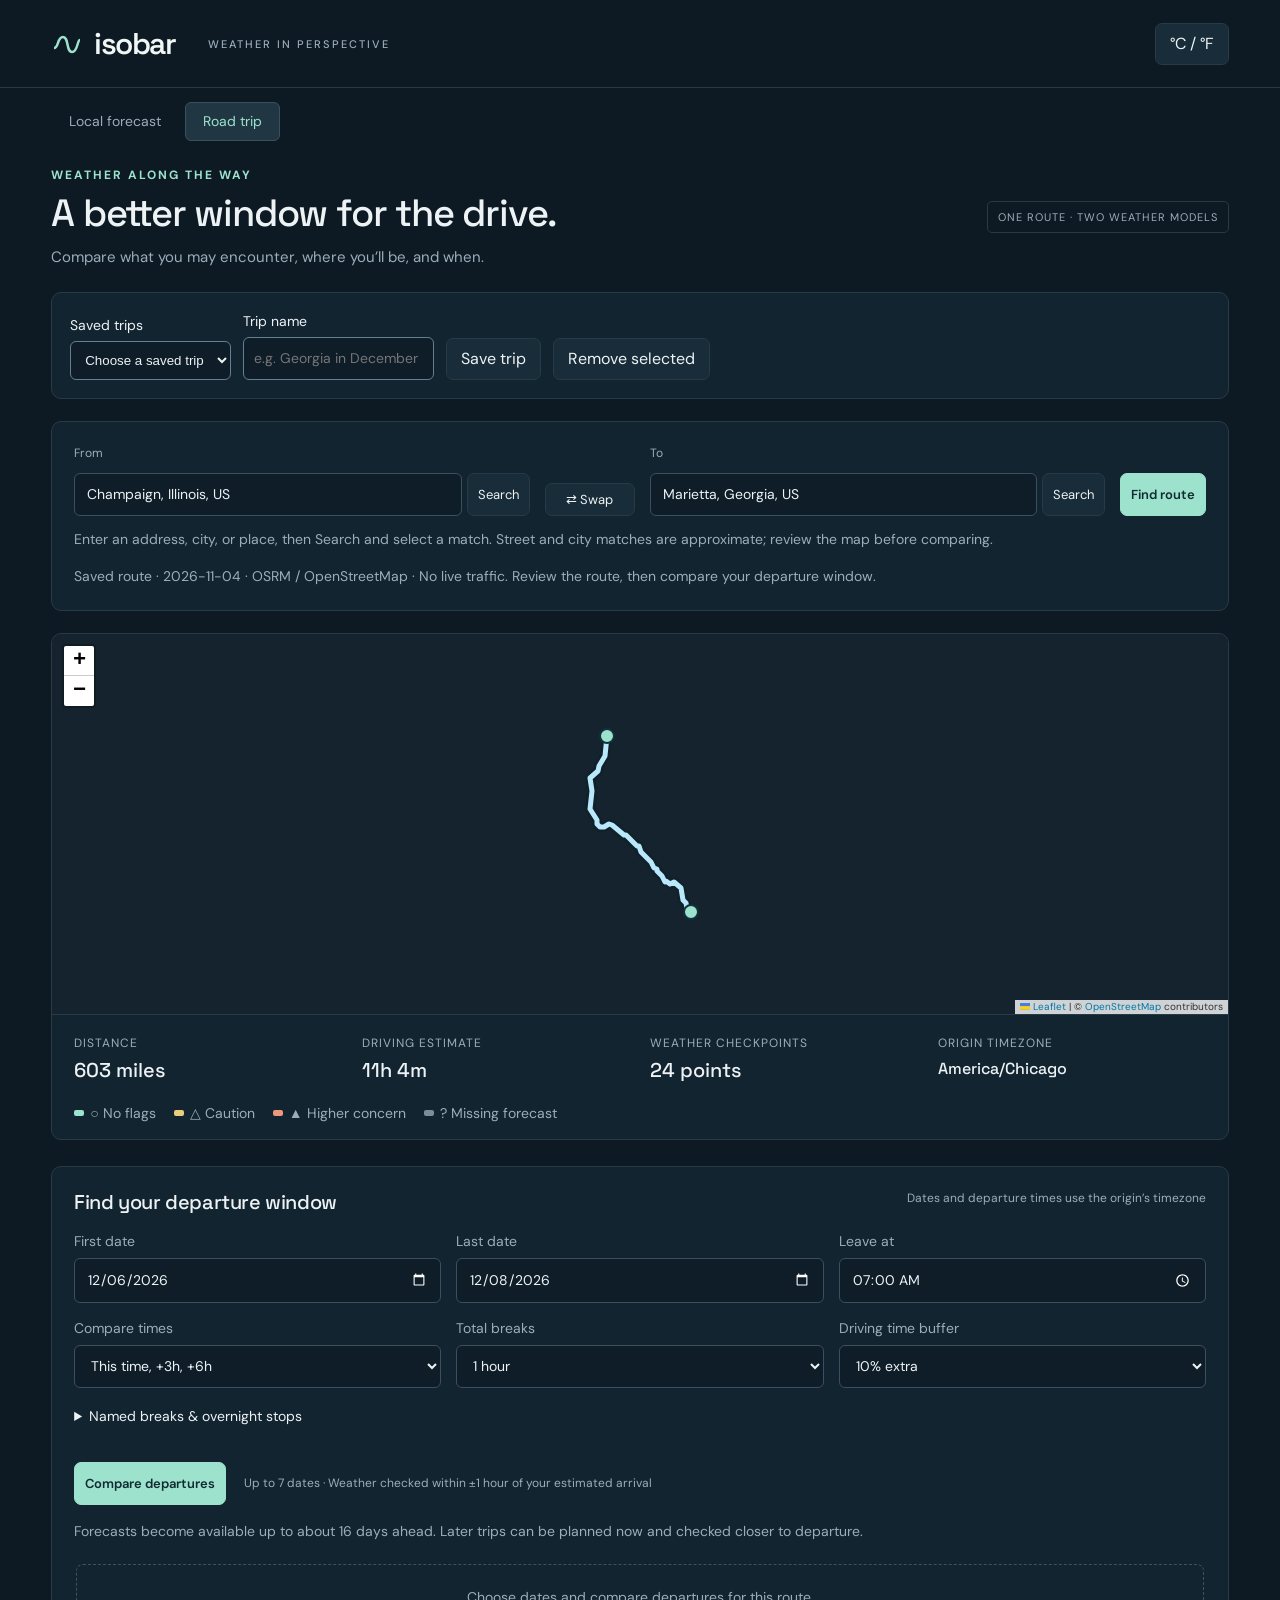
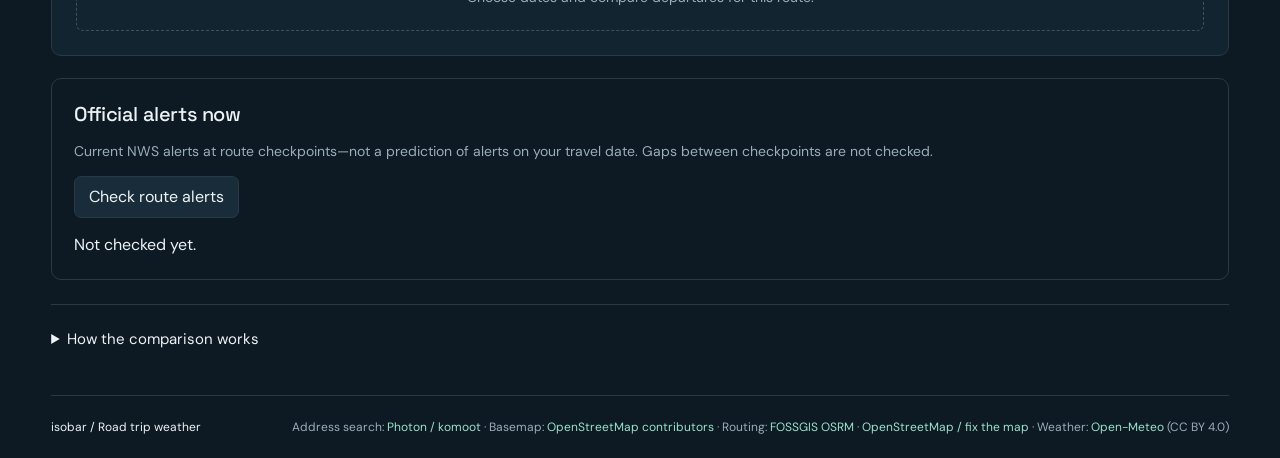
==== commit 44d70f19: "updated trip core, info display, unify OSM" ====
--- a/trip.html
+++ b/trip.html
@@ -1,9 +1,9 @@
-<!doctype html><html lang="en"><head><meta charset="utf-8"><meta name="viewport" content="width=device-width,initial-scale=1"><meta name="theme-color" content="#0d1923"><title>Isobar — Road trip weather</title><meta name="description" content="Compare departure dates and explore forecast weather along your driving route."><link rel="icon" href="./favicon.svg"><link rel="stylesheet" href="./style.css"><link rel="stylesheet" href="./vendor/leaflet.css"><link rel="stylesheet" href="./trip.css?v=2"></head><body>
+<!doctype html><html lang="en"><head><meta charset="utf-8"><meta name="viewport" content="width=device-width,initial-scale=1"><meta name="theme-color" content="#0d1923"><title>Isobar — Road trip weather</title><meta name="description" content="Compare departure dates and explore forecast weather along your driving route."><link rel="icon" href="./favicon.svg"><link rel="stylesheet" href="./style.css"><link rel="stylesheet" href="./vendor/leaflet.css"><link rel="stylesheet" href="./trip.css?v=3"></head><body><a class="skip-link" href="#mainContent">Skip to main content</a>
 <header><a class="brand" href="./"><svg width="32" height="32" viewBox="0 0 32 32" fill="none" aria-hidden="true"><path d="M3 20C8 20 6 9 12 9S15 24 21 24s5-12 8-12" stroke="currentColor" stroke-width="2.5"/></svg>isobar<span class="wordmark">WEATHER IN PERSPECTIVE</span></a><button id="tripUnits">°F / °C</button></header><nav class="view-nav" aria-label="Weather view"><a href="./">Local forecast</a><a class="active" href="./trip.html" aria-current="page">Road trip</a></nav>
-<main class="trip-main"><div class="trip-heading"><div><p class="eyebrow">WEATHER ALONG THE WAY</p><h1>A better window for the drive.</h1><p class="muted">Compare what you may encounter, where you’ll be, and when.</p></div><span class="trip-tag">ONE ROUTE · TWO WEATHER MODELS</span></div>
-<section class="trip-planner" aria-label="Plan a road trip"><form id="tripForm"><div class="trip-endpoints"><div class="place-field"><label for="tripOrigin">From</label><input id="tripOrigin" value="Champaign, Illinois, US" autocomplete="off" placeholder="Address, city, or place" aria-expanded="false" aria-controls="originResults"><div id="originResults" class="place-results" hidden></div></div><button type="button" id="tripReverse" aria-label="Reverse trip">⇄</button><div class="place-field"><label for="tripDestination">To</label><input id="tripDestination" value="Marietta, Georgia, US" autocomplete="off" placeholder="Address, city, or place" aria-expanded="false" aria-controls="destinationResults"><div id="destinationResults" class="place-results" hidden></div></div><button id="tripBuild" type="submit" class="primary-button">Find route</button></div></form><p class="trip-address-help">Enter an address, city, or place, then Search and select a match. Street and city matches are approximate; review the map before comparing.</p><div id="tripRouteStatus" role="status" class="trip-status">Find a route to begin. The Champaign–Marietta route is also saved as a fallback if the routing service is unavailable.</div></section>
-<section class="trip-route-panel"><div id="tripMap" aria-label="Driving route and forecast checkpoints"></div><div class="route-strip"><div><span>DISTANCE</span><strong id="tripDistance">—</strong></div><div><span>DRIVING ESTIMATE</span><strong id="tripDuration">—</strong></div><div><span>WEATHER CHECKPOINTS</span><strong id="tripPoints">—</strong></div><div><span>ORIGIN TIMEZONE</span><strong id="tripZone">America/Chicago</strong></div></div><div class="map-legend"><span><i style="background:#9ce2cc"></i>No flagged conditions</span><span><i style="background:#e6ce7a"></i>Precipitation / caution</span><span><i style="background:#ed987c"></i>Winter / stronger concerns</span><span><i style="background:#7b8d9c"></i>Missing forecast</span></div></section>
-<section class="departure-panel"><div class="section-title"><h2>Find your departure window</h2><span class="muted">Dates and departure times use the origin’s timezone</span></div><form id="compareForm"><div class="trip-controls"><label>First date<input id="tripStart" type="date" required></label><label>Last date<input id="tripEnd" type="date" required></label><label>Leave at<input id="tripTime" type="time" value="07:00" required></label><label>Compare times<select id="tripVariants"><option value="3">This time, +3h, +6h</option><option value="1">This time only</option></select></label><label>Total breaks<select id="tripStops"><option value="0">No breaks</option><option value="30">30 minutes</option><option value="60" selected>1 hour</option><option value="90">1½ hours</option><option value="120">2 hours</option></select></label><label>Driving time buffer<select id="tripBuffer"><option value="0">0%</option><option value="10" selected>10% extra</option><option value="20">20% extra</option><option value="30">30% extra</option></select></label></div><div class="trip-actions"><button class="primary-button" id="tripCompare" disabled>Compare departures</button><span class="muted">Up to 7 dates · Weather checked within ±1 hour of your estimated arrival</span></div></form><p id="tripForecastStatus" class="trip-status" role="status">Forecasts become available up to about 16 days ahead. Later trips can be planned now and checked closer to departure.</p><div id="tripOptions" class="trip-options"><div class="trip-empty">Choose a route and dates to compare departures.</div></div></section>
-<section id="tripJourney" class="journey-panel" hidden><div class="section-title"><div><p class="eyebrow">YOUR SELECTED DEPARTURE</p><h2 id="journeyTitle">Along the drive</h2></div><span id="journeyArrival" class="muted"></span></div><p id="journeySummary" class="muted"></p><div class="trip-table-wrap"><table class="trip-table"><thead><tr><th>Along route</th><th>Arrival (origin time)</th><th>GFS</th><th>ECMWF</th><th>Conditions within ±1h</th></tr></thead><tbody id="journeyRows"></tbody></table></div></section>
-<details class="trip-methods"><summary>How the comparison works</summary><p>Search text is sent to Photon (komoot). Selected coordinates are sent to the routing and weather services. Saved trip settings stay in this browser.</p><p>One road route is calculated by the FOSSGIS OSRM service using OpenStreetMap. Travel times do not include live traffic, closures, or weather delays. Check the route before using it. Break time is spread across the drive; the selected buffer increases driving time.</p><p>Checkpoints are spaced about 30 minutes of estimated driving apart. GFS and ECMWF hourly forecasts are matched to each checkpoint’s arrival time, with a ±1 hour window. The map and flags show conditions across that window; temperature columns show the nearest forecast hour. Both models are requested across the same locations. Actual model coverage may be shorter than 16 days.</p><p>Only departures with complete temperature, precipitation, snowfall, weather-code, and gust data from both models, plus GFS visibility at every checkpoint/window hour, are ranked. Other departures remain visible and cannot be treated as low concern. Ranking uses the highest concern level, then the number of checkpoints with stronger concerns, caution, and any flags. This is a screening rule, not a calibrated probability of an accident or road ice.</p><p>Flags include forecast snow, freezing precipitation, wet weather at 2°C or below, gusts of 50 km/h or more, visibility below 3 km, thunderstorms, and heavier precipitation of at least 3 mm/h. Temperatures do not measure pavement temperature; treatment, prior snowfall, and local conditions can change road conditions. A few-mile route deviation or timing delay can change your exposure.</p><p>Review official forecasts and road reports before traveling: <a href="https://www.weather.gov/" target="_blank" rel="noreferrer">National Weather Service</a> · <a href="https://www.gettingaroundillinois.com/" target="_blank" rel="noreferrer">Illinois roads</a> · <a href="https://www.511ga.org/" target="_blank" rel="noreferrer">Georgia 511</a>.</p></details>
-<footer><span>isobar / Road trip weather</span><span class="muted">Address search: <a href="https://photon.komoot.io/">Photon / komoot</a> · Basemap: <a href="https://www.usgs.gov/programs/national-geospatial-program/the-national-map">USGS</a> · Routing: <a href="https://map.project-osrm.org/about.html">FOSSGIS OSRM</a> · <a href="https://www.openstreetmap.org/">OpenStreetMap / fix the map</a> · Weather: <a href="https://open-meteo.com/">Open-Meteo</a> (CC BY 4.0)</span></footer></main><script src="./vendor/leaflet.js"></script><script type="module" src="./trip.js?v=2"></script></body></html>
+<main id="mainContent" class="trip-main"><div class="trip-heading"><div><p class="eyebrow">WEATHER ALONG THE WAY</p><h1>A better window for the drive.</h1><p class="muted">Compare what you may encounter, where you’ll be, and when.</p></div><span class="trip-tag">ONE ROUTE · TWO WEATHER MODELS</span></div>
+<section class="trip-library"><label>Saved trips <select id="savedTrips"><option value="">Choose a saved trip</option></select></label><label>Trip name <input id="savedTripName" placeholder="e.g. Georgia in December" maxlength="70"></label><button id="saveTrip" type="button">Save trip</button><button id="removeTrip" type="button">Remove selected</button><span id="savedTripStatus" role="status"></span></section><section class="trip-planner" aria-label="Plan a road trip"><form id="tripForm"><div class="trip-endpoints"><div class="place-field"><label for="tripOrigin">From</label><input id="tripOrigin" value="Champaign, Illinois, US" autocomplete="off" placeholder="Address, city, or place" aria-expanded="false" aria-controls="originResults"><div id="originResults" class="place-results" hidden></div></div><button type="button" id="tripReverse" aria-label="Swap origin and destination">⇄ Swap</button><div class="place-field"><label for="tripDestination">To</label><input id="tripDestination" value="Marietta, Georgia, US" autocomplete="off" placeholder="Address, city, or place" aria-expanded="false" aria-controls="destinationResults"><div id="destinationResults" class="place-results" hidden></div></div><button id="tripBuild" type="submit" class="primary-button">Find route</button></div></form><p class="trip-address-help">Enter an address, city, or place, then Search and select a match. Street and city matches are approximate; review the map before comparing.</p><div id="tripRouteStatus" role="status" class="trip-status">Find a route to begin. The Champaign–Marietta route is also saved as a fallback if the routing service is unavailable.</div></section>
+<section class="trip-route-panel"><div id="routeMapLayout" class="route-map-layout"><div id="tripMap" aria-label="Driving route and forecast checkpoints"></div><aside id="mapDetail" hidden aria-labelledby="mapDetailTitle"><button type="button" id="closeMapDetail">Close details ×</button><div id="mapDetailContent"></div></aside></div><div class="route-strip"><div><span>DISTANCE</span><strong id="tripDistance">—</strong></div><div><span>DRIVING ESTIMATE</span><strong id="tripDuration">—</strong></div><div><span>WEATHER CHECKPOINTS</span><strong id="tripPoints">—</strong></div><div><span>ORIGIN TIMEZONE</span><strong id="tripZone">America/Chicago</strong></div></div><div class="map-legend"><span><i style="background:#9ce2cc"></i>○ No flags</span><span><i style="background:#e6ce7a"></i>△ Caution</span><span><i style="background:#ed987c"></i>▲ Higher concern</span><span><i style="background:#7b8d9c"></i>? Missing forecast</span></div></section>
+<section class="departure-panel"><div class="section-title"><h2>Find your departure window</h2><span class="muted">Dates and departure times use the origin’s timezone</span></div><form id="compareForm"><div class="trip-controls"><label>First date<input id="tripStart" type="date" required></label><label>Last date<input id="tripEnd" type="date" required></label><label>Leave at<input id="tripTime" type="time" value="07:00" required></label><label>Compare times<select id="tripVariants"><option value="3">This time, +3h, +6h</option><option value="1">This time only</option></select></label><label>Total breaks<select id="tripStops"><option value="0">No breaks</option><option value="30">30 minutes</option><option value="60" selected>1 hour</option><option value="90">1½ hours</option><option value="120">2 hours</option></select></label><label>Driving time buffer<select id="tripBuffer"><option value="0">0%</option><option value="10" selected>10% extra</option><option value="20">20% extra</option><option value="30">30% extra</option></select></label></div><details class="stop-editor"><summary>Named breaks & overnight stops</summary><p>Place stops by miles from the start along this route. These add time; they do not reroute through another address. Named stops are in addition to total breaks above.</p><div id="plannedStops"></div><button type="button" id="addStop">+ Add stop</button></details><div class="trip-actions"><button class="primary-button" id="tripCompare" disabled>Compare departures</button><span class="muted">Up to 7 dates · Weather checked within ±1 hour of your estimated arrival</span></div></form><p id="tripHistory" role="status" class="trip-status"></p><p id="tripForecastStatus" class="trip-status" role="status">Forecasts become available up to about 16 days ahead. Later trips can be planned now and checked closer to departure.</p><div id="tripOptions" class="trip-options"><div class="trip-empty">Choose a route and dates to compare departures.</div></div></section>
+<section id="tripJourney" class="journey-panel" hidden><div class="section-title"><div><p class="eyebrow">YOUR SELECTED DEPARTURE</p><h2 id="journeyTitle">Along the drive</h2></div><span id="journeyArrival" class="muted"></span></div><p id="journeySummary" class="muted"></p><div id="journeyVisual"></div><details class="checkpoint-details"><summary>All checkpoint data</summary><div class="trip-table-wrap"><table class="trip-table"><thead><tr><th>Along route</th><th>Arrival (origin time)</th><th>GFS</th><th>ECMWF</th><th>Conditions within ±1h</th></tr></thead><tbody id="journeyRows"></tbody></table></div></details></section>
+<section class="trip-alerts"><h2>Official alerts now</h2><p>Current NWS alerts at route checkpoints—not a prediction of alerts on your travel date. Gaps between checkpoints are not checked.</p><button id="checkAlerts" type="button">Check route alerts</button><div id="routeAlerts" role="status">Not checked yet.</div></section><details class="trip-methods"><summary>How the comparison works</summary><p>Search text is sent to Photon (komoot). Selected coordinates are sent to the routing and weather services. Saved trip settings stay in this browser.</p><p>One road route is calculated by the FOSSGIS OSRM service using OpenStreetMap. Travel times do not include live traffic, closures, or weather delays. Check the route before using it. Break time is spread across the drive; the selected buffer increases driving time.</p><p>Checkpoints are spaced about 30 minutes of estimated driving apart. GFS and ECMWF hourly forecasts are matched to each checkpoint’s arrival time, with a ±1 hour window. The map and flags show conditions across that window; temperature columns show the nearest forecast hour. Both models are requested across the same locations. Actual model coverage may be shorter than 16 days.</p><p>Only departures with complete temperature, precipitation, snowfall, weather-code, and gust data from both models, plus GFS visibility at every checkpoint/window hour, are ranked. Other departures remain visible and cannot be treated as low concern. Ranking uses the highest concern level, then the number of checkpoints with stronger concerns, caution, and any flags. This is a screening rule, not a calibrated probability of an accident or road ice.</p><p>Flags include forecast snow, freezing precipitation, wet weather at 2°C or below, gusts of 50 km/h or more, visibility below 3 km, thunderstorms, and heavier precipitation of at least 3 mm/h. Temperatures do not measure pavement temperature; treatment, prior snowfall, and local conditions can change road conditions. A few-mile route deviation or timing delay can change your exposure.</p><p>Review official forecasts and road reports before traveling: <a href="https://www.weather.gov/" target="_blank" rel="noreferrer">National Weather Service</a> · <a href="https://www.gettingaroundillinois.com/" target="_blank" rel="noreferrer">Illinois roads</a> · <a href="https://www.511ga.org/" target="_blank" rel="noreferrer">Georgia 511</a>.</p></details>
+<footer><span>isobar / Road trip weather</span><span class="muted">Address search: <a href="https://photon.komoot.io/">Photon / komoot</a> · Basemap: <a href="https://www.openstreetmap.org/copyright">OpenStreetMap contributors</a> · Routing: <a href="https://map.project-osrm.org/about.html">FOSSGIS OSRM</a> · <a href="https://www.openstreetmap.org/">OpenStreetMap / fix the map</a> · Weather: <a href="https://open-meteo.com/">Open-Meteo</a> (CC BY 4.0)</span></footer></main><script src="./vendor/leaflet.js"></script><script type="module" src="./trip.js?v=4"></script></body></html>
--- a/style.css
+++ b/style.css
@@ -8,3 +8,5 @@
 .day-card{min-width:0;max-width:100%;width:auto;overflow-wrap:anywhere}
 .lower aside .section-title{flex-wrap:wrap}
 @media(max-width:850px){.lower{grid-template-columns:minmax(0,1fr)}}
+
+input[type=search]:focus-visible,select:focus-visible,summary:focus-visible{outline:2px solid var(--mint);outline-offset:4px}input,select{border-color:#647f90}.skip-link{position:absolute;top:-80px;left:15px;z-index:3000;background:#132431;padding:12px}.skip-link:focus{top:10px}@media(prefers-reduced-motion:reduce){*{scroll-behavior:auto!important;animation:none!important;transition:none!important}}
--- a/trip.css
+++ b/trip.css
@@ -1,3 +1,5 @@
 .view-nav{display:flex;gap:6px;max-width:1600px;margin:auto;padding:14px 4% 0}.view-nav a{font-size:14px;color:var(--muted);padding:8px 17px;border:1px solid transparent;border-radius:6px}.view-nav a.active{color:var(--mint);background:#203743;border-color:#37525e}.view-nav a:hover{background:#243943}.trip-main{padding-top:25px}.trip-heading{display:flex;align-items:center;justify-content:space-between;gap:24px;margin-bottom:24px}.trip-heading h1{font-size:clamp(26px,3.1vw,38px)}.trip-heading>div>p.muted{margin:9px 0 0;font-size:15px}.trip-tag{font-size:11px;letter-spacing:1px;border:1px solid var(--line);color:var(--muted);padding:7px 10px;border-radius:5px;white-space:nowrap}.trip-planner,.departure-panel,.journey-panel{border:1px solid var(--line);background:var(--panel);border-radius:10px;padding:22px;margin:0 0 22px}.trip-planner form,.departure-panel form{display:block;background:none;border:0;padding:0}.trip-endpoints{display:grid;grid-template-columns:minmax(0,1fr) 40px minmax(0,1fr) auto;gap:15px;align-items:end}.place-field{position:relative;min-width:0}.place-field>label{font-size:12px;color:var(--muted);display:block;margin-bottom:6px}.place-field input,.trip-controls input,.trip-controls select{width:100%;min-width:0;min-height:43px;font:inherit;font-size:14px;background:#0e1d28;color:var(--text);border:1px solid #3b505e;border-radius:6px;padding:10px 12px}.place-results{position:absolute;top:100%;left:0;right:0;background:#203642;border:1px solid #4b626e;padding:8px;border-radius:7px;z-index:1001;font-size:13px;box-shadow:0 15px 35px #0008}.place-results button{display:block;width:100%;text-align:left;border:0;background:none;font-size:13px}.primary-button{background:var(--mint);border-color:var(--mint);color:#102b31;font-weight:600;min-height:43px}.primary-button:hover{background:#b5ecd9}.trip-status{font-size:13px;color:var(--muted);margin-top:15px;line-height:1.6}.trip-error{color:#f0b39d}.trip-route-panel{border:1px solid var(--line);border-radius:10px;overflow:hidden;margin-bottom:26px;background:var(--panel)}#tripMap{height:380px;width:100%;z-index:1;background:#14232d}.route-strip{display:grid;grid-template-columns:repeat(4,minmax(0,1fr));padding:19px 22px;gap:20px;border-top:1px solid var(--line)}.route-strip span{display:block;color:var(--muted);font-size:10px;letter-spacing:1px;margin-bottom:5px}.route-strip strong{font:500 20px 'Space Grotesk',sans-serif}.route-strip>div:last-child strong{font-size:16px}.map-legend{padding:0 22px 15px;display:flex;gap:18px;flex-wrap:wrap;font-size:11px;color:var(--muted)}.map-legend span{display:flex;align-items:center;gap:6px}.map-legend i{width:10px;height:6px;border-radius:2px}.trip-controls{display:grid;grid-template-columns:repeat(3,minmax(0,1fr));gap:15px}.trip-controls label{display:block;color:var(--muted);font-size:12px}.trip-controls input,.trip-controls select{margin-top:6px}.departure-panel .section-title{align-items:start;flex-wrap:wrap}.departure-panel .section-title>.muted{font-size:12px}.trip-actions{display:flex;align-items:center;gap:18px;margin-top:20px}.trip-actions>.muted{font-size:12px}.trip-options{display:grid;grid-template-columns:repeat(3,minmax(0,1fr));gap:10px;margin-top:20px;max-height:540px;overflow:auto;padding:2px}.trip-empty{grid-column:1/-1;padding:22px;text-align:center;color:var(--muted);font-size:14px;border:1px dashed #3b5261;border-radius:7px}.departure-option{text-align:left;padding:16px;border:1px solid #344c5a;background:#10212c;min-width:0}.departure-option[aria-pressed=true]{border-color:var(--mint);box-shadow:0 0 0 1px var(--mint)}.departure-option>strong{display:block;font-size:14px;font-weight:500}.departure-tag{display:inline-block;font-size:10px;border:1px solid #476e60;color:var(--mint);padding:3px 6px;border-radius:4px;margin-top:8px}.departure-tag.missing{border-color:#57616e;color:#b3bec8}.departure-option p{font-size:12px;color:var(--muted);margin:9px 0}.departure-option small{font-size:11px;color:var(--muted)}.journey-panel .section-title{align-items:start;flex-wrap:wrap}.journey-panel .section-title>.muted,.journey-panel>p{font-size:13px}.trip-table-wrap{overflow-x:auto;margin-top:18px;max-width:100%}.trip-table{border-collapse:collapse;width:100%;font-size:13px;min-width:690px;text-align:left}.trip-table th{font-size:11px;font-weight:500;letter-spacing:.4px;color:var(--muted);padding:10px;border-bottom:1px solid #465a67}.trip-table td{padding:13px 10px;border-bottom:1px solid #2c414d;vertical-align:top}.trip-table td:first-child{white-space:nowrap}.trip-table td:nth-child(2){white-space:nowrap}.trip-table td strong{font-weight:500;color:var(--text)}.trip-table td small{display:block;font-size:11px;color:var(--muted);margin-top:3px}.trip-table .concern-text{color:#f0bf8b}.trip-methods{border-top:1px solid var(--line);padding:22px 0;color:var(--muted);font-size:13px;line-height:1.7}.trip-methods summary{cursor:pointer;color:var(--text);font-size:15px}.trip-methods p{max-width:1000px}.leaflet-popup-content{color:#18303a;font:13px/1.5 'DM Sans',sans-serif}.leaflet-popup-content p{margin:7px 0}.leaflet-control-attribution{font-size:10px!important}.leaflet-container{font-family:'DM Sans',sans-serif}@media(max-width:1000px){.trip-tag{display:none}.trip-options{grid-template-columns:repeat(2,minmax(0,1fr))}.trip-endpoints{grid-template-columns:minmax(0,1fr) 40px minmax(0,1fr)}.trip-endpoints .primary-button{grid-column:1/-1}.route-strip strong{font-size:18px}}@media(max-width:600px){.trip-main{padding-top:20px}.trip-planner,.departure-panel,.journey-panel{padding:17px}.trip-heading>div>p.muted{font-size:14px}.trip-endpoints{grid-template-columns:minmax(0,1fr) 38px;gap:10px}.trip-endpoints .place-field:first-child{grid-column:1;grid-row:1}.trip-endpoints .place-field:nth-child(3){grid-column:1;grid-row:2}#tripReverse{grid-column:2;grid-row:1/3;align-self:center}.trip-endpoints .primary-button{grid-row:3}.trip-controls{grid-template-columns:repeat(2,minmax(0,1fr));gap:12px}.trip-options{grid-template-columns:minmax(0,1fr)}.trip-actions{align-items:start;flex-direction:column;gap:10px}.route-strip{grid-template-columns:repeat(2,minmax(0,1fr));padding:16px;gap:18px}.map-legend{padding:0 16px 16px;gap:9px 14px}#tripMap{height:320px}.trip-heading h1{font-size:28px}.view-nav{padding-top:10px}}
 
 .place-field{display:grid;grid-template-columns:minmax(0,1fr) auto;gap:5px}.place-field label{grid-column:1/-1}.place-field input{min-width:0}.place-search{padding:0 10px;min-height:43px}.place-results{z-index:1000}.place-results strong,.place-results small{display:block}.place-results small{margin-top:4px;color:var(--muted,#a5b7bf)}.trip-address-help{font-size:12px;color:var(--muted,#a5b7bf);line-height:1.6;margin:12px 0 0}
+.trip-library{display:flex;flex-wrap:wrap;gap:12px;align-items:end;margin-bottom:22px;padding:18px;background:var(--panel);border:1px solid var(--line);border-radius:10px}.trip-library label{display:grid;gap:5px;font-size:14px}.trip-library input,.trip-library select,.stop-row input{background:#0e1d28;color:var(--text);border:1px solid #647f90;padding:10px;border-radius:6px;min-width:0;max-width:100%}#tripReverse{min-width:82px}.trip-endpoints{grid-template-columns:minmax(0,1fr) 90px minmax(0,1fr) auto}.departure-grid-wrap{overflow:auto;margin-top:20px}.departure-matrix{border-collapse:separate;border-spacing:8px;width:100%}.departure-matrix caption{text-align:left;color:var(--muted);font-size:14px;padding:10px}.departure-matrix th{font-size:14px;text-align:left;white-space:nowrap}.departure-matrix td{min-width:185px;vertical-align:top}.departure-matrix button{width:100%;height:100%;min-height:125px}.departure-option small{display:block;margin-top:8px}.journey-at-glance{border-left:4px solid var(--mint);padding:8px 18px;margin:18px 0;background:#10212c}.journey-at-glance h3{margin:5px 0}.journey-at-glance p{font-size:15px;margin:6px 0}.journey-strip{display:flex;gap:3px;margin:20px 0;overflow:auto;padding:5px}.journey-strip button{flex:1;min-width:30px;min-height:44px;padding:7px 4px;border-bottom:6px solid var(--segment);color:var(--segment)}.journey-stage{border:1px solid #48616f;border-radius:7px;margin:10px 0;padding:14px}.journey-stage summary{cursor:pointer;font-size:15px}.journey-stage p{font-size:14px;color:var(--muted)}.checkpoint-details{margin-top:24px}.checkpoint-details summary,.stop-editor summary{cursor:pointer;min-height:36px}.stop-editor{margin-top:18px;font-size:14px}.stop-editor p{color:var(--muted)}.stop-row{display:grid;grid-template-columns:2fr 1fr 1fr auto;gap:12px;align-items:end;margin:12px 0}.stop-row label{display:grid;gap:6px}.trip-alerts{padding:22px;border:1px solid var(--line);border-radius:10px;margin-bottom:24px}.trip-alerts p{font-size:14px;color:var(--muted)}.trip-alerts details{margin:14px 0}#routeAlerts{margin-top:15px}#routeAlerts p{white-space:pre-line}.map-legend,.trip-status,.trip-address-help{font-size:14px}.route-strip span{font-size:12px}.trip-controls label{font-size:14px}#hourlyData{margin:22px 0}#hourlyData>div{max-height:460px;overflow:auto}#hourlyData summary{cursor:pointer;padding:12px}.trip-table th{font-size:13px}.trip-table td small{font-size:13px}.trip-table th{position:sticky;top:0;background:var(--panel)}@media(max-width:1000px){.trip-endpoints{grid-template-columns:minmax(0,1fr) 90px minmax(0,1fr)}}@media(max-width:600px){.trip-endpoints{grid-template-columns:minmax(0,1fr)}.trip-endpoints .place-field:first-child{grid-column:1;grid-row:1}.trip-endpoints .place-field:nth-child(3){grid-column:1;grid-row:3}#tripReverse{grid-column:1;grid-row:2;justify-self:start}.trip-endpoints .primary-button{grid-row:4}.stop-row{grid-template-columns:1fr 1fr}.trip-library{align-items:stretch}.trip-library label{width:100%}.trip-library button{flex:1}.journey-strip button{min-width:35px}.departure-matrix td{min-width:165px}}
+.route-map-layout{display:grid;grid-template-columns:minmax(0,1fr)}.route-map-layout.split{grid-template-columns:minmax(0,1fr) minmax(0,1fr)}#mapDetail{background:#10212c;padding:20px;overflow:auto;height:380px;border-left:1px solid #48616f}#mapDetail[hidden]{display:none}#mapDetail h3{font-size:20px;margin:14px 0 8px}#mapDetail p{font-size:14px;color:var(--muted);margin:7px 0}.map-model-detail{border-top:1px solid var(--line);margin:16px 0;padding-top:10px}.map-model-detail h4{margin:4px 0}.map-model-detail strong{font-size:25px}.checkpoint-nav{display:flex;justify-content:space-between;gap:10px;margin-top:18px}@media(max-width:700px){.route-map-layout.split{grid-template-columns:minmax(0,1fr)}#mapDetail{border-left:0;border-top:1px solid #48616f;height:auto;max-height:460px}}
